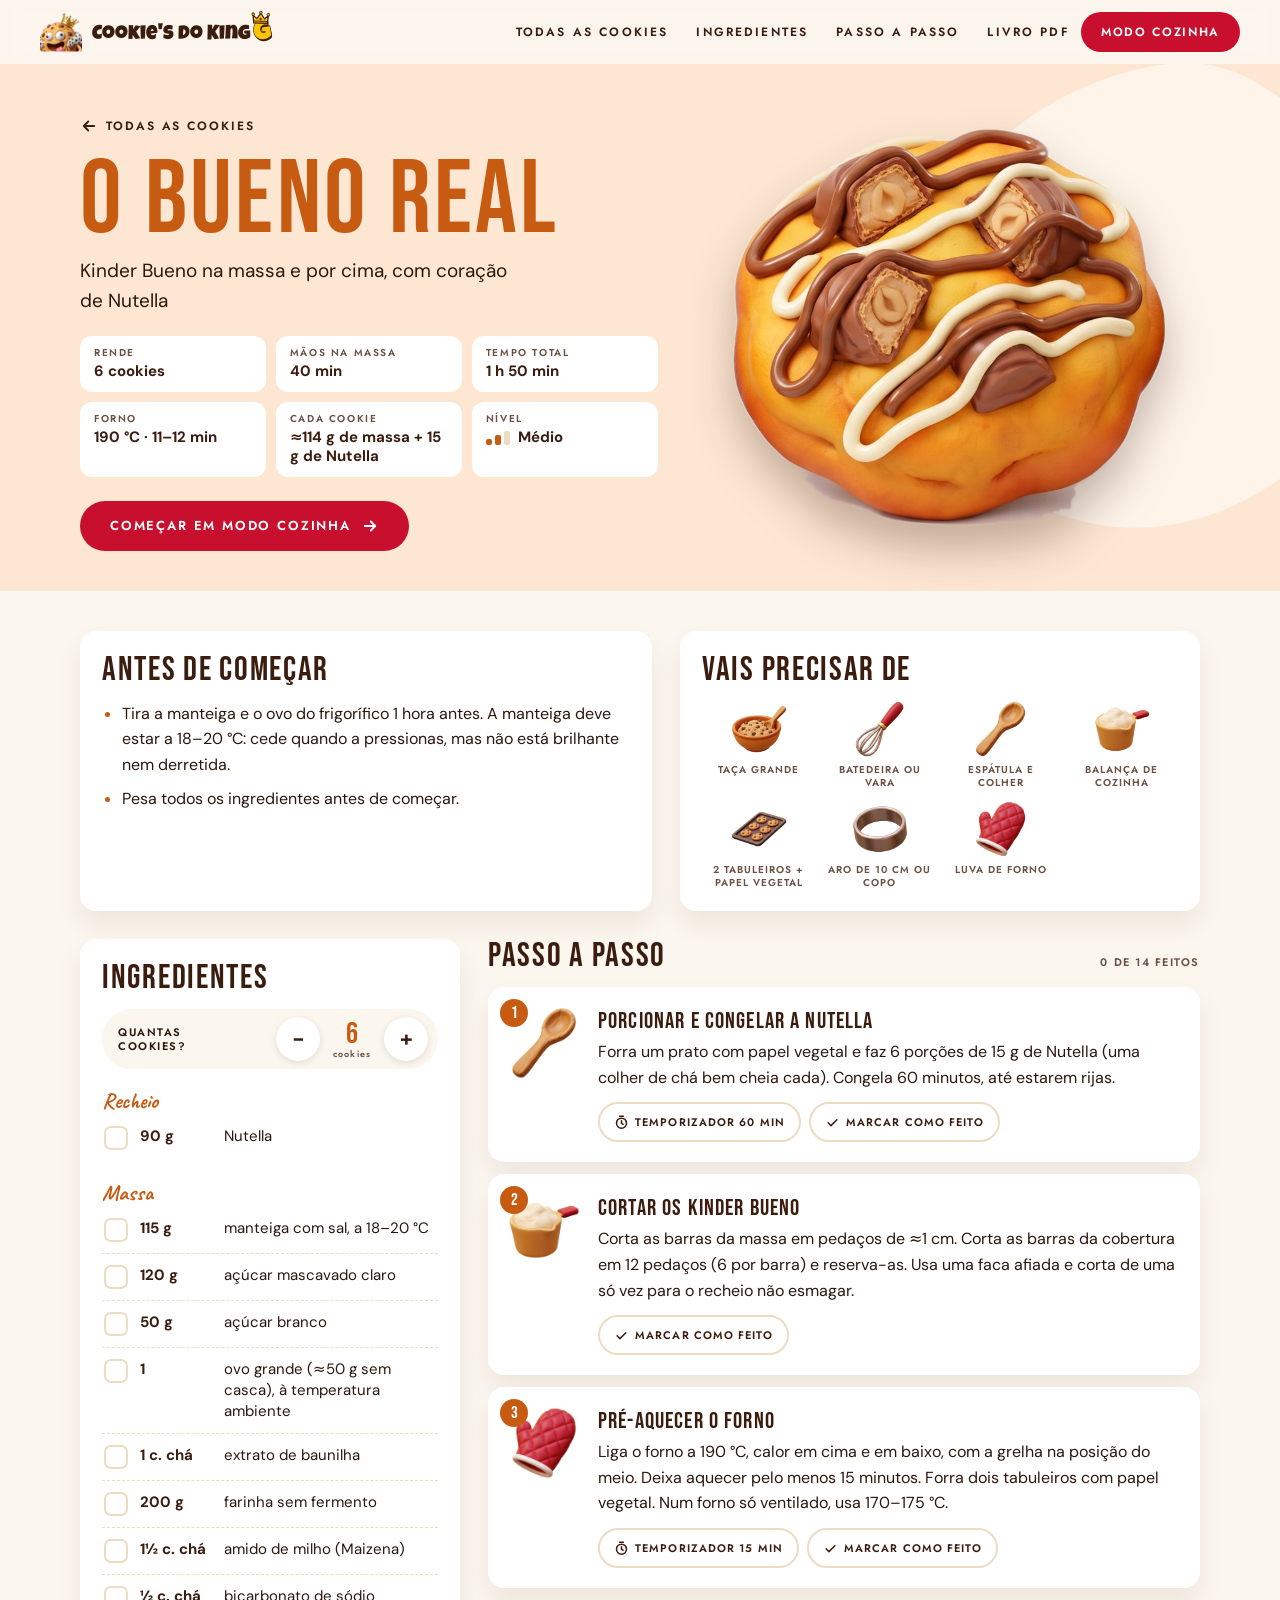
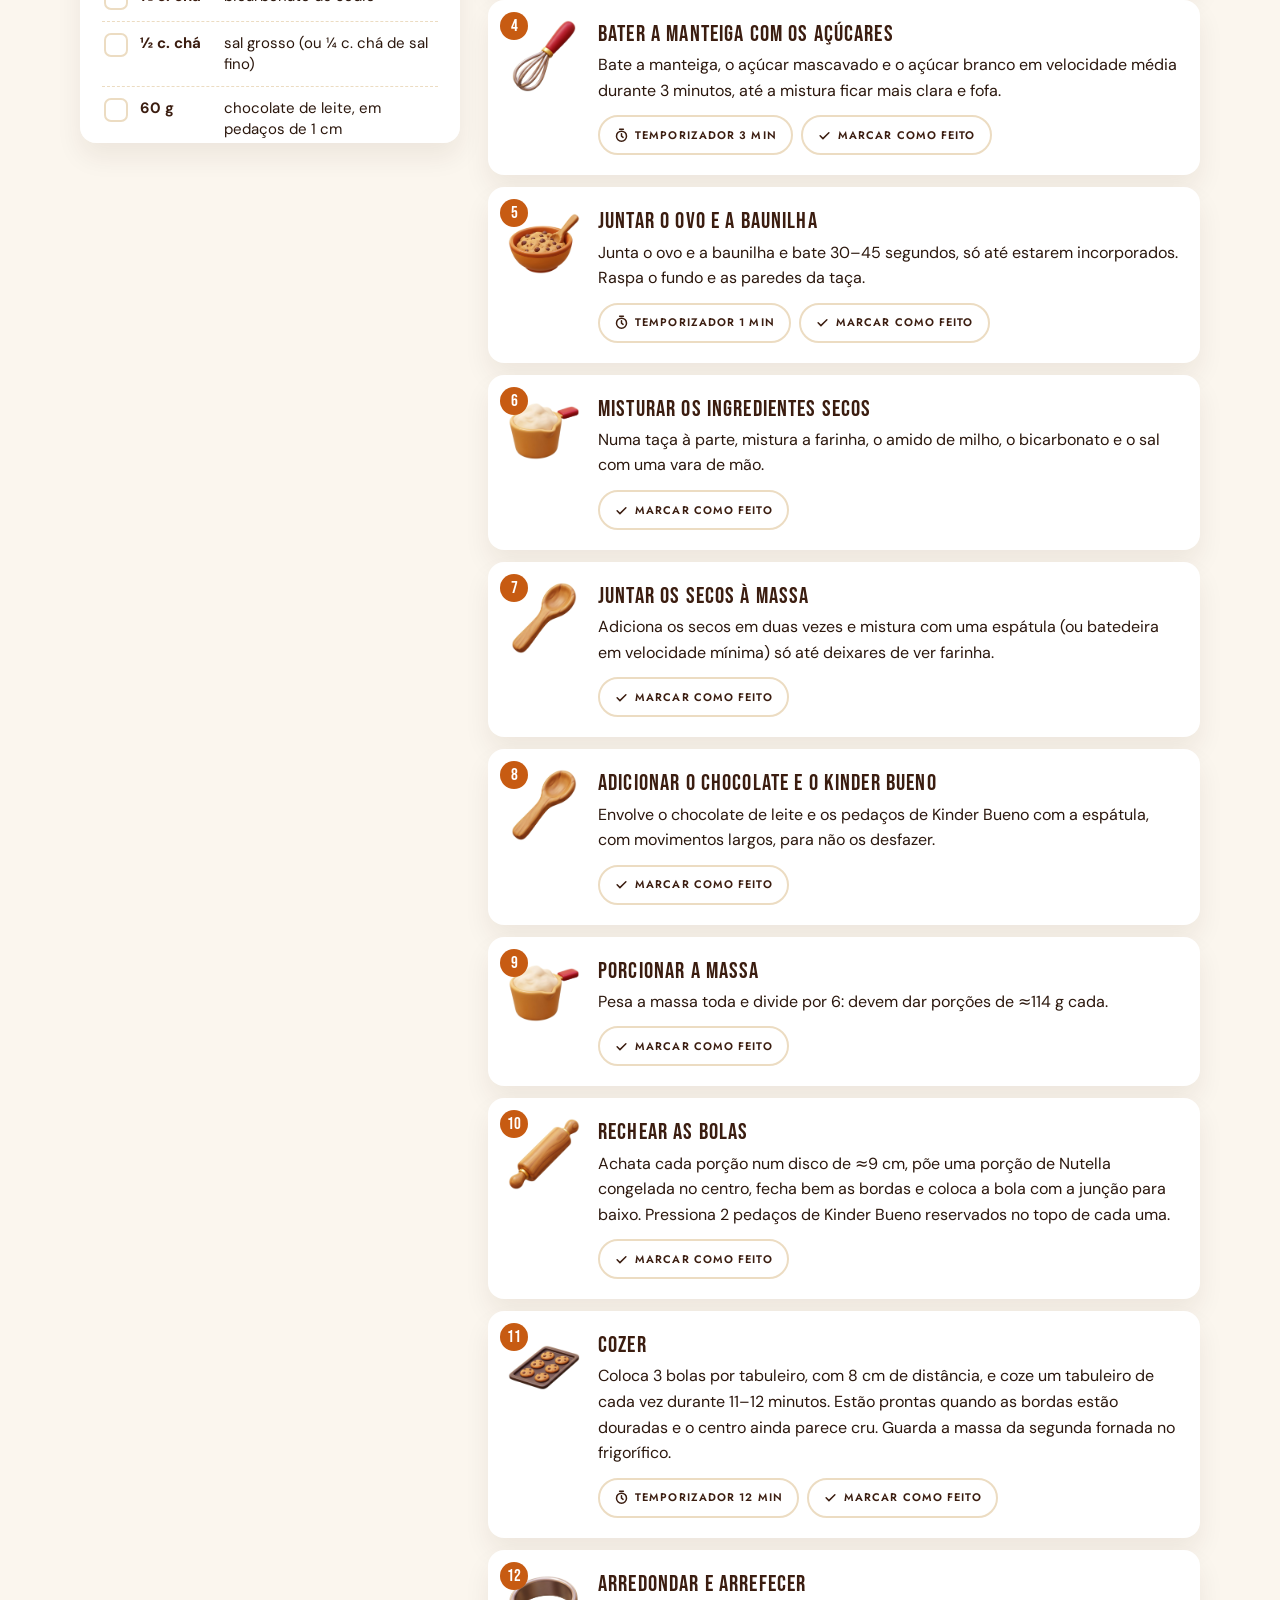
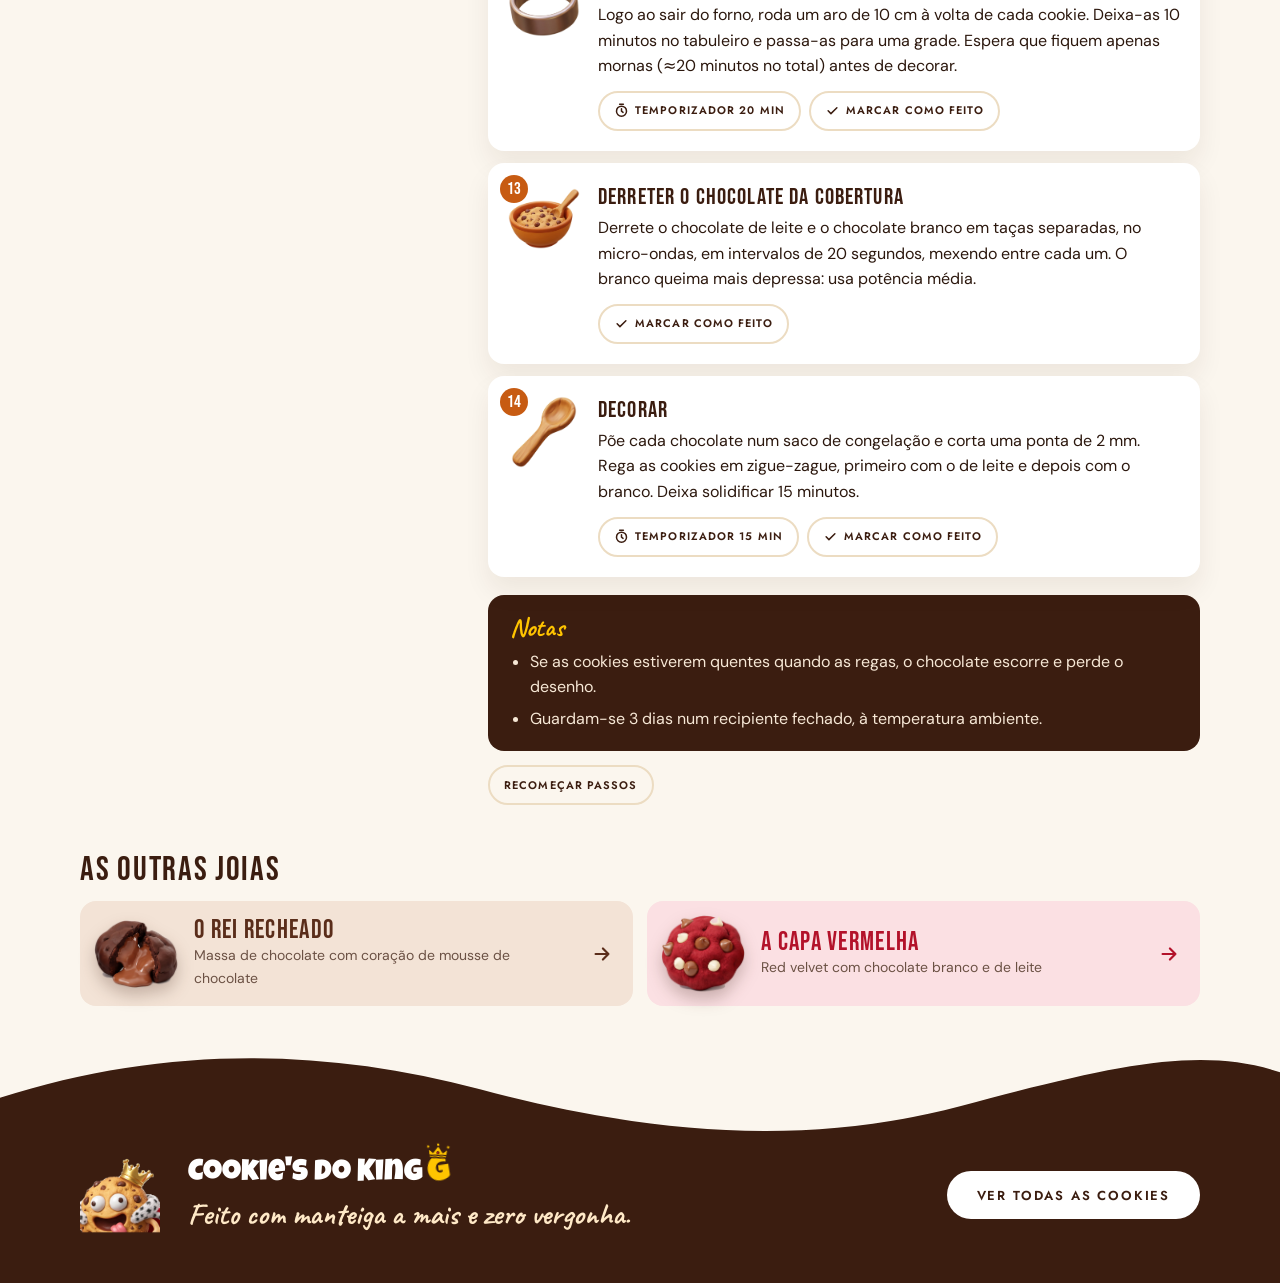
==== bueno-real.html @ 859cc42b "Página dedicada por cookie, receitas mais precisas e site para telemóvel - Uma página por receita, c" ====
<!doctype html>
<html lang="pt-PT">
<head>
  <meta charset="utf-8">
  <meta name="viewport" content="width=device-width, initial-scale=1, viewport-fit=cover">
  <title>O Bueno Real · Cookie's do King G</title>
  <meta name="description" content="Kinder Bueno na massa e por cima, com coração de Nutella. Receita para 6 cookies, passo a passo.">
  <meta property="og:title" content="O Bueno Real · Cookie's do King G">
  <meta property="og:description" content="Kinder Bueno na massa e por cima, com coração de Nutella">
  <meta property="og:image" content="assets/img/cookies/bueno.png">
  <meta name="theme-color" content="#fde7d2">
  <link rel="icon" type="image/png" href="assets/img/favicon.png">
  <link rel="apple-touch-icon" href="assets/img/king-head.png">
  <link rel="preload" href="assets/fonts/bebas-neue-latin-400-normal.woff2" as="font" type="font/woff2" crossorigin>
  <link rel="stylesheet" href="css/fontes.css">
  <link rel="stylesheet" href="css/estilo.css">
</head>
<body data-pagina="receita" data-receita="bueno" style="--cor:#c75b12;--suave:#fde7d2">

  <a class="saltar" href="#passos">Saltar para o passo a passo</a>

  <header class="nav">
    <a class="nav__marca" href="index.html" aria-label="Cookie's do King G, início">
      <img src="assets/img/king-head.png" alt="" width="44" height="44">
      <span>Cookie's do King <em class="g">G</em></span>
    </a>
    <button class="nav__menu" aria-expanded="false" aria-controls="nav-links" aria-label="Abrir menu">
      <span></span><span></span><span></span>
    </button>
    <nav class="nav__links" id="nav-links" aria-label="Principal">
      <a href="index.html#joias" data-voltar>Todas as cookies</a>
      <a href="#ingredientes">Ingredientes</a>
      <a href="#passos">Passo a passo</a>
      <a href="livro.html">Livro PDF</a>
    </nav>
    <button class="btn btn--real btn--peq nav__cozinha" data-acao="cozinhar">Modo cozinha</button>
  </header>

  <main id="receita" class="pagina-receita"></main>

  <footer class="rodape">
    <svg class="onda onda--rodape" viewBox="0 0 1440 120" preserveAspectRatio="none" aria-hidden="true"><path d="M0 70c180-60 360-60 540-10s360 70 540 20 270-70 360-40V120H0Z"/></svg>
    <div class="rodape__dentro">
      <div class="contentor rodape__grelha">
        <img src="assets/img/king-head.png" alt="" width="96" height="96">
        <div>
          <p class="rodape__marca">Cookie's do King <em class="g">G</em></p>
          <p class="script script--claro">Feito com manteiga a mais e zero vergonha.</p>
        </div>
        <a class="btn btn--claro" href="index.html#joias" data-voltar>Ver todas as cookies</a>
      </div>
    </div>
  </footer>

  <!-- barra fixa no telemóvel -->
  <div class="barra-movel">
    <a class="barra-movel__link" href="#ingredientes">Ingredientes</a>
    <a class="barra-movel__link" href="#passos">Passos</a>
    <button class="btn btn--real" data-acao="cozinhar">Modo cozinha</button>
  </div>

  <!-- modo cozinha -->
  <div class="cozinha" id="cozinha" role="dialog" aria-modal="true" aria-labelledby="cozinha-titulo" hidden>
    <div class="cozinha__topo">
      <div class="cozinha__receita">
        <img src="assets/img/cookies/bueno.png" alt="">
        <span>O Bueno Real</span>
      </div>
      <button class="cozinha__fechar" id="cozinha-fechar" aria-label="Fechar modo cozinha">
        <svg viewBox="0 0 24 24" aria-hidden="true"><path d="M6 6l12 12M18 6 6 18"/></svg>
      </button>
    </div>
    <div class="cozinha__barra"><span id="cozinha-progresso"></span></div>
    <div class="cozinha__palco" id="cozinha-palco"></div>
    <div class="cozinha__nav">
      <button class="btn btn--contorno" id="cozinha-ant">
        <svg viewBox="0 0 24 24" aria-hidden="true"><path d="M19 12H5M11 6l-6 6 6 6"/></svg> Anterior
      </button>
      <button class="btn btn--real" id="cozinha-seg">Próximo</button>
    </div>
  </div>

  <div class="doca" id="doca" aria-live="polite"></div>
  <div class="aviso" id="aviso" role="status" aria-live="polite"></div>

  <script src="js/receitas.js"></script>
  <script src="js/app.js"></script>
</body>
</html>
---- css/fontes.css ----
/* Fontes guardadas no próprio site (licenças OFL / Apache 2.0, via Fontsource) */
@font-face { font-family: "Luckiest Guy"; font-weight: 400; font-display: swap; src: url("../assets/fonts/luckiest-guy-latin-400-normal.woff2") format("woff2"); }
@font-face { font-family: "Bebas Neue"; font-weight: 400; font-display: swap; src: url("../assets/fonts/bebas-neue-latin-400-normal.woff2") format("woff2"); }
@font-face { font-family: "Caveat"; font-weight: 600 700; font-display: swap; src: url("../assets/fonts/caveat-latin-700-normal.woff2") format("woff2"); }
@font-face { font-family: "DM Sans"; font-weight: 400; font-display: swap; src: url("../assets/fonts/dm-sans-latin-400-normal.woff2") format("woff2"); }
@font-face { font-family: "DM Sans"; font-weight: 500; font-display: swap; src: url("../assets/fonts/dm-sans-latin-500-normal.woff2") format("woff2"); }
@font-face { font-family: "DM Sans"; font-weight: 700; font-display: swap; src: url("../assets/fonts/dm-sans-latin-700-normal.woff2") format("woff2"); }
@font-face { font-family: "Jost"; font-weight: 500; font-display: swap; src: url("../assets/fonts/jost-latin-500-normal.woff2") format("woff2"); }
@font-face { font-family: "Jost"; font-weight: 600; font-display: swap; src: url("../assets/fonts/jost-latin-600-normal.woff2") format("woff2"); }
---- css/estilo.css ----
/* =========================================================
   COOKIE'S DO KING G — estilo
   Baseado no design system Pa'lais, adaptado à marca:
   chocolate para o texto, vermelho da capa para as ações,
   mel e laranja só para formas. Pensado primeiro para telemóvel.
   ========================================================= */

:root {
  --creme: #fbf6ee;
  --papel: #ffffff;
  --chocolate: #3b1d10;
  --chocolate-2: #5a3221;
  --capa: #c8102e;
  --capa-escura: #a00c25;
  --mel: #ffc400;
  --laranja: #ed7328;
  --areia: #ecdcc2;
  --tinta: #2b170d;
  --tinta-suave: #6b5144;

  --f-marca: "Luckiest Guy", "Bebas Neue", system-ui, sans-serif;
  --f-titulo: "Bebas Neue", "Oswald", system-ui, sans-serif;
  --f-script: "Caveat", "Comic Sans MS", cursive;
  --f-rotulo: "Jost", "Futura", system-ui, sans-serif;
  --f-corpo: "DM Sans", "Inter", system-ui, sans-serif;

  --r-cartao: 16px;
  --r-botao: 32px;
  --sombra-cartao: -14px 10px 49px rgba(59, 29, 16, .16);
  --sombra-leve: 0 14px 27px rgba(59, 29, 16, .07);
  --max: 1200px;
  --gutter: clamp(16px, 4vw, 40px);
  --nav-h: 64px;
  --seguro-baixo: env(safe-area-inset-bottom, 0px);
}

*, *::before, *::after { box-sizing: border-box; }
html { scroll-behavior: smooth; scroll-padding-top: calc(var(--nav-h) + 16px); overflow-x: clip; -webkit-text-size-adjust: 100%; }
body {
  margin: 0;
  background: var(--creme);
  color: var(--tinta);
  font: 400 16px/1.6 var(--f-corpo);
  -webkit-font-smoothing: antialiased;
  overflow-x: clip;
  -webkit-tap-highlight-color: transparent;
}
img { max-width: 100%; display: block; }
button { font: inherit; color: inherit; cursor: pointer; }
a { color: inherit; }
:focus-visible { outline: 3px solid var(--mel); outline-offset: 3px; border-radius: 6px; }
.saltar { position: absolute; left: -9999px; }
.saltar:focus { left: 16px; top: 16px; z-index: 100; background: var(--papel); padding: 8px 16px; }
.contentor { width: 100%; max-width: var(--max); margin: 0 auto; padding: 0 var(--gutter); }

/* o "G" do King G */
.g {
  font-style: normal;
  display: inline-block;
  color: var(--mel);
  -webkit-text-stroke: .045em var(--chocolate);
  paint-order: stroke fill;
  text-shadow: .05em .06em 0 var(--chocolate);
  transform: rotate(-8deg) scale(1.18);
  transform-origin: 50% 70%;
  margin-left: .06em;
}

/* ---------- texto partilhado ---------- */
.sobrancelha {
  font: 600 12px/1.6 var(--f-rotulo);
  letter-spacing: .22em; text-transform: uppercase;
  color: var(--capa); margin: 0 0 8px;
}
.sobrancelha--claro { color: var(--mel); }
.titulo { font: 400 clamp(40px, 6vw, 64px)/.95 var(--f-titulo); letter-spacing: .04em; text-transform: uppercase; color: var(--chocolate); margin: 0; }
.titulo--claro { color: var(--papel); }
.sub-titulo { font: 400 clamp(28px, 4vw, 34px)/1 var(--f-titulo); letter-spacing: .05em; text-transform: uppercase; color: var(--chocolate); margin: 0 0 14px; }
.script { font: 700 clamp(22px, 3vw, 30px)/1.15 var(--f-script); color: var(--chocolate-2); margin: 8px 0 0; }
.script--claro { color: #ffe9c7; }

/* ---------- botões ---------- */
.btn {
  display: inline-flex; align-items: center; justify-content: center; gap: 10px;
  min-height: 48px;
  border: 2px solid transparent; border-radius: var(--r-botao);
  padding: 14px 28px;
  font: 600 13px/1 var(--f-rotulo); letter-spacing: .14em; text-transform: uppercase;
  text-decoration: none;
  transition: transform .15s ease, background .15s ease, color .15s ease;
}
.btn svg { width: 18px; height: 18px; flex: none; fill: none; stroke: currentColor; stroke-width: 2.4; stroke-linecap: round; stroke-linejoin: round; }
.btn:active { transform: scale(.96); }
.btn--real { background: var(--capa); color: var(--papel); }
.btn--real:hover { background: var(--capa-escura); }
.btn--contorno { background: transparent; border-color: var(--laranja); color: #b8501a; }
.btn--contorno:hover { background: var(--laranja); color: var(--papel); }
.btn--claro { background: var(--papel); color: var(--chocolate); }
.btn--claro:hover { background: var(--mel); }
.btn--peq { min-height: 40px; padding: 10px 18px; font-size: 12px; }
.link { background: none; border: 0; padding: 0; color: var(--capa); text-decoration: underline; font-weight: 700; }

/* ---------- navegação ---------- */
.nav {
  position: sticky; top: 0; z-index: 40;
  height: var(--nav-h);
  display: flex; align-items: center; justify-content: space-between; gap: 12px;
  padding: 0 var(--gutter);
  background: rgba(251, 246, 238, .9);
  backdrop-filter: blur(10px); -webkit-backdrop-filter: blur(10px);
}
.nav__marca { display: flex; align-items: center; gap: 10px; text-decoration: none; color: var(--chocolate); margin-right: auto; }
.nav__marca img { width: 42px; height: 42px; transition: transform .3s; }
.nav__marca:hover img { transform: rotate(-12deg) scale(1.1); }
.nav__marca span { font: 400 20px/1 var(--f-marca); padding-top: 4px; white-space: nowrap; }
.nav__marca .g { font-size: 1.15em; }
.nav__links { display: flex; gap: 28px; }
.nav__links a {
  font: 600 12px/1 var(--f-rotulo); letter-spacing: .18em; text-transform: uppercase;
  color: var(--chocolate); text-decoration: none; padding: 8px 0;
  background: linear-gradient(var(--mel), var(--mel)) no-repeat 0 100% / 0 3px;
  transition: background-size .25s;
}
.nav__links a:hover { background-size: 100% 3px; }
.nav__menu { display: none; }

@media (max-width: 899px) {
  .nav__menu {
    display: grid; place-content: center; gap: 5px;
    width: 46px; height: 46px; border-radius: 50%;
    background: var(--papel); border: 0; box-shadow: var(--sombra-leve);
    order: 3;
  }
  .nav__menu span { display: block; width: 20px; height: 2.5px; border-radius: 2px; background: var(--chocolate); transition: transform .25s, opacity .25s; }
  .nav__menu[aria-expanded="true"] span:nth-child(1) { transform: translateY(7.5px) rotate(45deg); }
  .nav__menu[aria-expanded="true"] span:nth-child(2) { opacity: 0; }
  .nav__menu[aria-expanded="true"] span:nth-child(3) { transform: translateY(-7.5px) rotate(-45deg); }
  .nav__links {
    position: fixed; left: 12px; right: 12px; top: calc(var(--nav-h) + 4px);
    flex-direction: column; gap: 0;
    background: var(--papel); border-radius: 20px; padding: 8px;
    box-shadow: 0 20px 40px rgba(59, 29, 16, .18);
    transform: translateY(-12px); opacity: 0; pointer-events: none;
    transition: opacity .2s, transform .2s;
  }
  .nav__links.aberto { transform: none; opacity: 1; pointer-events: auto; }
  .nav__links a { padding: 16px 14px; font-size: 13px; background: none; border-radius: 12px; }
  .nav__links a:active { background: var(--creme); }
  .nav__cozinha { display: none; }
}
@media (max-width: 380px) { .nav__marca span { font-size: 17px; } .nav__marca img { width: 36px; height: 36px; } }

/* ---------- transições de página ---------- */
.chuva { position: fixed; z-index: 90; pointer-events: none; animation: cai linear forwards; will-change: transform; }
@keyframes cai { to { transform: translateY(calc(100vh + 260px)) rotate(var(--rot)); } }
body.a-sair main, body.a-sair .rodape { opacity: 0; transform: translateY(12px) scale(.99); transition: opacity .45s ease .3s, transform .45s ease .3s; }
body.a-chegar main { animation: chega .55s ease both; }
@keyframes chega { from { opacity: 0; transform: translateY(16px); } }

/* =========================================================
   INÍCIO
   ========================================================= */
.hero {
  position: relative;
  display: grid; gap: 8px;
  max-width: var(--max); margin: 0 auto;
  padding: 20px var(--gutter) 40px;
  align-items: center;
}
@media (min-width: 900px) { .hero { grid-template-columns: 1.05fr 1fr; gap: 24px; padding-top: 48px; padding-bottom: 72px; } }
.hero__blob { position: absolute; width: min(620px, 92vw); right: -6%; top: 0; fill: var(--mel); z-index: 0; }
.hero__blob--2 { width: min(320px, 50vw); right: auto; left: -120px; top: auto; bottom: -60px; fill: var(--areia); opacity: .8; }
@media (max-width: 899px) { .hero__blob { top: auto; bottom: 10px; right: -25%; width: 105vw; } }
.hero__texto { position: relative; z-index: 1; }
.hero__titulo {
  margin: 10px 0 0;
  font: 400 clamp(58px, 10vw, 124px)/.98 var(--f-marca);
  color: var(--chocolate); text-transform: uppercase;
  display: flex; flex-direction: column;
}
.hero__titulo .rei-linha { color: var(--capa); text-shadow: 4px 5px 0 rgba(255, 196, 0, .9); }
.hero__titulo .g { text-shadow: .05em .06em 0 var(--chocolate); }
.hero__do { font: 700 clamp(34px, 5vw, 56px)/.8 var(--f-script); text-transform: none; color: var(--laranja); margin: -6px 0 -4px 6px; transform: rotate(-4deg); width: fit-content; }
.hero__lema { margin-top: 18px; }
.hero__intro { max-width: 44ch; color: var(--tinta-suave); margin: 14px 0 24px; font-size: 17px; }
.hero__botoes { display: flex; flex-wrap: wrap; gap: 12px; }
@media (max-width: 480px) { .hero__botoes .btn { flex: 1 1 100%; } }

.hero__rei { position: relative; z-index: 1; display: grid; place-items: center; min-height: 280px; }
.rei { background: none; border: 0; padding: 0; position: relative; width: min(560px, 100%); }
.rei img { width: 100%; height: auto; filter: drop-shadow(0 28px 22px rgba(59, 29, 16, .25)); animation: galopa 3.2s ease-in-out infinite; transform-origin: 50% 80%; }
.rei:hover img { animation-duration: 1.2s; }
@keyframes galopa { 0%, 100% { transform: translateY(0) rotate(-2deg); } 50% { transform: translateY(-18px) rotate(2deg); } }
.rei__balao {
  position: absolute; top: 2%; left: 0; z-index: 2;
  background: var(--papel); color: var(--chocolate);
  font: 700 21px/1.1 var(--f-script);
  padding: 10px 18px; border-radius: 22px; box-shadow: var(--sombra-leve);
  transform: rotate(-6deg); max-width: 210px; text-align: left;
}
.rei__balao::after { content: ""; position: absolute; bottom: -10px; right: 28px; border: 10px solid transparent; border-top-color: var(--papel); border-bottom: 0; }
.flutua { position: absolute; width: clamp(58px, 9vw, 104px); filter: drop-shadow(0 10px 10px rgba(59, 29, 16, .18)); animation: boia 5s ease-in-out infinite; pointer-events: none; }
.flutua--a { left: -2%; bottom: 8%; }
.flutua--b { right: 0; top: 2%; animation-delay: -1.5s; }
.flutua--c { right: 4%; bottom: 0; animation-delay: -3s; }
@keyframes boia { 0%, 100% { translate: 0 0; rotate: -6deg; } 50% { translate: 0 -14px; rotate: 6deg; } }

/* ondas */
.onda { display: block; width: 100%; height: clamp(44px, 8vw, 110px); }
.onda--cima, .onda--baixo { fill: var(--laranja); }
.onda--cima { margin-bottom: -1px; }
.onda--baixo { margin-top: -1px; }

/* cartões das cookies */
.joias { margin-top: 16px; }
.joias__fundo { background: var(--laranja); padding: 16px 0 48px; }
.joias__lema { margin-bottom: 24px; }
.cartoes { display: grid; gap: 92px 28px; padding-top: 88px; }
@media (min-width: 760px) { .cartoes { grid-template-columns: repeat(3, 1fr); } }
.cartao {
  position: relative; display: flex; flex-direction: column;
  background: var(--papel); border-radius: var(--r-cartao); box-shadow: var(--sombra-cartao);
  padding: 120px 22px 22px; text-decoration: none; color: var(--tinta);
  transition: transform .25s ease;
}
.cartao:hover { transform: translateY(-6px) rotate(-.6deg); }
.cartao:active { transform: scale(.98); }
.cartao__foto {
  position: absolute; left: 50%; top: -84px; width: 200px; translate: -50% 0;
  filter: drop-shadow(0 18px 16px rgba(59, 29, 16, .28));
  transition: transform .4s cubic-bezier(.34, 1.56, .64, 1);
}
.cartao:hover .cartao__foto { transform: rotate(14deg) scale(1.08); }
.cartao__nome { font: 400 34px/1 var(--f-titulo); letter-spacing: .04em; text-transform: uppercase; margin: 10px 0 6px; color: var(--cor); }
.cartao__sub { margin: 0 0 12px; color: var(--tinta-suave); }
.cartao__piada { font: 700 21px/1.15 var(--f-script); color: var(--chocolate-2); margin: 0 0 18px; flex: 1; }
.cartao__btn { align-self: stretch; }
@media (min-width: 760px) { .cartao__btn { align-self: flex-start; } }

.etiquetas { display: flex; flex-wrap: wrap; gap: 8px; }
.etiqueta {
  display: inline-flex; align-items: center; gap: 6px;
  border-radius: 16px; padding: 7px 12px;
  font: 600 11px/1 var(--f-rotulo); letter-spacing: .12em; text-transform: uppercase;
  background: var(--creme); color: var(--chocolate);
}

/* indicador de nível (substitui as coroas) */
.nivel { display: inline-flex; align-items: center; gap: 8px; }
.nivel__barras { display: inline-flex; align-items: flex-end; gap: 3px; height: 14px; }
.nivel__barras i { display: block; width: 6px; border-radius: 2px; background: var(--areia); }
.nivel__barras i:nth-child(1) { height: 6px; }
.nivel__barras i:nth-child(2) { height: 10px; }
.nivel__barras i:nth-child(3) { height: 14px; }
.nivel__barras i.on { background: var(--cor, var(--capa)); }

/* regras */
.regras { background: var(--papel); padding: 64px 0; margin-top: 32px; }
.regras__lema { margin-bottom: 32px; }
.regras__grelha { display: grid; gap: 18px; }
@media (min-width: 640px) { .regras__grelha { grid-template-columns: repeat(2, 1fr); } }
@media (min-width: 1000px) { .regras__grelha { grid-template-columns: repeat(4, 1fr); } }
.regra { background: var(--creme); border-radius: var(--r-cartao); padding: 22px; position: relative; }
.regra img { width: 84px; height: 84px; object-fit: contain; margin: -6px 0 8px; transition: transform .4s cubic-bezier(.34, 1.56, .64, 1); }
.regra:hover img { transform: rotate(-14deg) scale(1.12); }
.regra h3 { font: 400 26px/1 var(--f-titulo); letter-spacing: .05em; text-transform: uppercase; margin: 0 0 8px; color: var(--chocolate); }
.regra p { margin: 0; color: var(--tinta-suave); }
.regra__n { position: absolute; top: 14px; right: 18px; font: 400 48px/1 var(--f-marca); color: var(--mel); }

/* compras */
.compras { padding-block: 64px; }
.compras__cabeca { display: flex; justify-content: space-between; align-items: flex-end; gap: 16px; }
.compras__intro { color: var(--tinta-suave); max-width: 52ch; margin: 12px 0 0; }
.compras__icone { width: 120px; flex: none; transform: rotate(10deg); }
@media (max-width: 560px) { .compras__icone { width: 72px; } }
.compras__escolha { display: flex; flex-wrap: wrap; gap: 10px; margin: 24px 0 18px; }
.chip { display: inline-flex; align-items: center; gap: 8px; min-height: 46px; border: 2px solid var(--areia); background: var(--papel); border-radius: 30px; padding: 6px 16px 6px 6px; font: 600 12px/1 var(--f-rotulo); letter-spacing: .1em; text-transform: uppercase; color: var(--chocolate); }
.chip img { width: 32px; height: 32px; object-fit: contain; }
.chip[aria-pressed="true"] { border-color: var(--chocolate); background: var(--chocolate); color: var(--papel); }
.compras__lista { list-style: none; margin: 0; padding: 8px 20px; background: var(--papel); border-radius: var(--r-cartao); box-shadow: var(--sombra-leve); }
@media (min-width: 760px) { .compras__lista { columns: 2; column-gap: 40px; } }
.compras__lista li { break-inside: avoid; border-bottom: 1px dashed var(--areia); }
.compras__lista li:last-child { border-bottom: 0; }
.compras__lista .check__q { min-width: 84px; }
.compras__vazio { padding: 24px 0; color: var(--tinta-suave); font: 700 24px var(--f-script); }
.compras__acoes { display: flex; gap: 12px; flex-wrap: wrap; margin-top: 18px; }
@media (max-width: 480px) { .compras__acoes .btn { flex: 1; } }

/* checkboxes partilhadas */
.check { display: flex; align-items: flex-start; gap: 12px; padding: 11px 2px; cursor: pointer; }
.check input { position: absolute; opacity: 0; pointer-events: none; }
.check__caixa { flex: none; width: 24px; height: 24px; margin-top: 0; border: 2px solid var(--areia); border-radius: 7px; display: grid; place-items: center; transition: background .15s, border-color .15s; }
.check__caixa svg { width: 15px; height: 15px; fill: none; stroke: var(--papel); stroke-width: 3; stroke-linecap: round; stroke-linejoin: round; opacity: 0; }
.check input:checked + .check__caixa { background: var(--cor, var(--capa)); border-color: var(--cor, var(--capa)); }
.check input:checked + .check__caixa svg { opacity: 1; }
.check input:focus-visible + .check__caixa { outline: 3px solid var(--mel); outline-offset: 2px; }
.check__q { font-weight: 700; min-width: 72px; color: var(--chocolate); font-variant-numeric: tabular-nums; }
.check__txt { flex: 1; }
.check input:checked ~ .check__txt, .check input:checked ~ .check__q { text-decoration: line-through; opacity: .45; }

/* rodapé */
.rodape { color: var(--papel); }
.onda--rodape { fill: var(--chocolate); margin-bottom: -1px; }
.rodape__dentro { background: var(--chocolate); padding: 16px 0 calc(48px + var(--seguro-baixo)); }
.rodape__grelha { display: flex; flex-wrap: wrap; align-items: center; gap: 18px 28px; }
.rodape__grelha > div { flex: 1; min-width: 200px; }
.rodape__marca { font: 400 30px/1 var(--f-marca); margin: 0; }
.rodape__grelha img { width: 80px; height: 80px; }

/* =========================================================
   PÁGINA DA RECEITA
   ========================================================= */
.pagina-receita { padding-bottom: 32px; }
.rc-hero { position: relative; background: var(--suave); padding: 16px 0 40px; overflow: hidden; }
.rc-hero__blob { position: absolute; width: min(560px, 110vw); right: -12%; top: -8%; fill: var(--papel); opacity: .55; }
.rc-hero__grelha { position: relative; display: grid; gap: 16px; align-items: center; }
@media (min-width: 900px) { .rc-hero__grelha { grid-template-columns: 1.15fr 1fr; gap: 40px; padding-top: 24px; } }
.voltar { display: inline-flex; align-items: center; gap: 8px; min-height: 44px; font: 600 12px/1 var(--f-rotulo); letter-spacing: .16em; text-transform: uppercase; color: var(--chocolate); text-decoration: none; }
.voltar svg { width: 18px; height: 18px; fill: none; stroke: currentColor; stroke-width: 2.4; stroke-linecap: round; stroke-linejoin: round; }
.voltar:hover { color: var(--cor); }
.rc-hero__nome { font: 400 clamp(54px, 9vw, 104px)/.9 var(--f-titulo); letter-spacing: .03em; text-transform: uppercase; color: var(--cor); margin: 6px 0 8px; }
.rc-hero__sub { font-size: 19px; margin: 0 0 20px; max-width: 34ch; }
.rc-hero__foto { background: none; border: 0; padding: 0; justify-self: center; order: -1; width: min(300px, 70vw); }
@media (min-width: 900px) { .rc-hero__foto { order: 0; width: min(440px, 100%); } }
.rc-hero__foto img { width: 100%; filter: drop-shadow(0 24px 22px rgba(59, 29, 16, .3)); animation: entra-cookie .8s cubic-bezier(.34, 1.56, .64, 1) both; transition: transform .5s cubic-bezier(.34, 1.56, .64, 1); }
.rc-hero__foto:hover img { transform: rotate(-10deg) scale(1.04); }
@keyframes entra-cookie { from { transform: translateY(-60px) rotate(-30deg) scale(.7); opacity: 0; } }

.factos { display: grid; grid-template-columns: repeat(2, 1fr); gap: 10px; margin: 0 0 24px; }
@media (min-width: 560px) { .factos { grid-template-columns: repeat(3, 1fr); } }
.factos div { background: var(--papel); border-radius: 12px; padding: 10px 14px; }
.factos dt { font: 600 10px/1.4 var(--f-rotulo); letter-spacing: .16em; text-transform: uppercase; color: var(--tinta-suave); }
.factos dd { margin: 2px 0 0; font-weight: 700; color: var(--chocolate); font-size: 15px; line-height: 1.3; }
@media (max-width: 559px) { .rc-hero .btn { width: 100%; } }

/* antes de começar */
.antes { display: grid; gap: 20px; margin-top: 40px; }
@media (min-width: 900px) { .antes { grid-template-columns: 1.1fr 1fr; gap: 28px; } }
.antes__bloco { background: var(--papel); border-radius: var(--r-cartao); padding: 22px; box-shadow: var(--sombra-leve); }
.antes__lista { margin: 0; padding-left: 20px; display: grid; gap: 8px; }
.antes__lista li::marker { color: var(--cor); }
.equip { list-style: none; margin: 0; padding: 0; display: grid; grid-template-columns: repeat(auto-fill, minmax(92px, 1fr)); gap: 12px 8px; }
.equip li { text-align: center; font: 600 10px/1.3 var(--f-rotulo); letter-spacing: .1em; text-transform: uppercase; color: var(--tinta-suave); }
.equip img { width: 56px; height: 56px; object-fit: contain; margin: 0 auto 6px; }

/* corpo */
.rc-corpo { display: grid; gap: 28px; margin-top: 28px; }
@media (min-width: 960px) { .rc-corpo { grid-template-columns: 380px 1fr; align-items: start; } }
.ingredientes { background: var(--papel); border-radius: var(--r-cartao); padding: 22px; box-shadow: var(--sombra-leve); }
@media (min-width: 960px) { .ingredientes { position: sticky; top: calc(var(--nav-h) + 16px); max-height: calc(100vh - var(--nav-h) - 32px); overflow-y: auto; } }
.dose { display: flex; align-items: center; justify-content: space-between; gap: 12px; margin: 0 0 8px; padding: 8px 10px 8px 16px; background: var(--creme); border-radius: 40px; }
.dose__texto { font: 600 11px/1.3 var(--f-rotulo); letter-spacing: .14em; text-transform: uppercase; }
.dose__ctrl { display: flex; align-items: center; gap: 4px; }
.dose__ctrl button { width: 44px; height: 44px; border-radius: 50%; border: 0; background: var(--papel); font: 700 22px/1 var(--f-corpo); color: var(--chocolate); box-shadow: 0 2px 6px rgba(59, 29, 16, .12); }
.dose__ctrl button:hover { background: var(--mel); }
.dose__num { min-width: 56px; text-align: center; font: 400 30px/1 var(--f-titulo); color: var(--cor); }
.dose__num small { display: block; font: 600 9px/1 var(--f-rotulo); letter-spacing: .14em; color: var(--tinta-suave); }
.dose__nota { font-size: 13px; color: var(--tinta-suave); margin: 4px 0 0; }
.grupo__titulo { font: 700 22px/1.1 var(--f-script); color: var(--cor); margin: 20px 0 2px; }
.lista-ing { list-style: none; margin: 0 0 4px; padding: 0; }
.lista-ing li + li { border-top: 1px dashed var(--areia); }
.lista-ing .check { font-size: 15px; line-height: 1.4; }

.mini {
  display: inline-flex; align-items: center; gap: 6px; min-height: 40px;
  border: 2px solid var(--areia); background: transparent; border-radius: 22px;
  padding: 8px 14px; font: 600 11px/1 var(--f-rotulo); letter-spacing: .1em; text-transform: uppercase; color: var(--chocolate);
}
.mini:hover { border-color: var(--laranja); }
.mini svg { width: 15px; height: 15px; fill: none; stroke: currentColor; stroke-width: 2.4; stroke-linecap: round; stroke-linejoin: round; }
.ingredientes > .mini { margin-top: 14px; }
.mini--feito[aria-pressed="true"] { background: var(--cor); border-color: var(--cor); color: var(--papel); }

/* passos */
.passos__cabeca { display: flex; justify-content: space-between; align-items: baseline; gap: 12px; flex-wrap: wrap; }
.passos__conta { font: 600 11px/1 var(--f-rotulo); letter-spacing: .14em; text-transform: uppercase; color: var(--tinta-suave); }
.lista-passos { list-style: none; margin: 0; padding: 0; display: grid; gap: 12px; }
.passo {
  display: grid; grid-template-columns: 56px 1fr; gap: 14px;
  background: var(--papel); border-radius: var(--r-cartao); padding: 18px 16px;
  box-shadow: var(--sombra-leve); transition: opacity .2s;
}
@media (min-width: 600px) { .passo { grid-template-columns: 72px 1fr; gap: 18px; padding: 20px; } }
.passo.feito { opacity: .55; }
.passo.feito h3 { text-decoration: line-through; text-decoration-thickness: 2px; }
.passo__icone { position: relative; width: 56px; height: 56px; }
@media (min-width: 600px) { .passo__icone { width: 72px; height: 72px; } }
.passo__icone img { width: 100%; height: 100%; object-fit: contain; }
.passo__num { position: absolute; top: -8px; left: -8px; width: 28px; height: 28px; border-radius: 50%; background: var(--cor); color: var(--papel); font: 400 17px/28px var(--f-titulo); text-align: center; }
.passo h3 { font: 400 23px/1.05 var(--f-titulo); letter-spacing: .05em; text-transform: uppercase; margin: 2px 0 6px; color: var(--chocolate); }
.passo p { margin: 0; }
.passo__acoes { display: flex; gap: 8px; flex-wrap: wrap; margin-top: 12px; }
.dicas { margin: 18px 0 14px; background: var(--chocolate); color: #f7e8d6; border-radius: var(--r-cartao); padding: 20px 22px; }
.dicas h3 { font: 700 26px/1 var(--f-script); color: var(--mel); margin: 0 0 8px; }
.dicas ul { margin: 0; padding-left: 20px; display: grid; gap: 6px; }

/* outras receitas */
.outras { margin-top: 48px; }
.outras__grelha { display: grid; gap: 14px; }
@media (min-width: 700px) { .outras__grelha { grid-template-columns: 1fr 1fr; } }
.outra { display: flex; align-items: center; gap: 16px; background: var(--suave); border-radius: var(--r-cartao); padding: 14px 20px 14px 14px; text-decoration: none; color: var(--chocolate); transition: transform .2s; }
.outra:hover { transform: translateY(-3px); }
.outra img { width: 84px; flex: none; filter: drop-shadow(0 8px 8px rgba(59, 29, 16, .25)); transition: transform .4s cubic-bezier(.34, 1.56, .64, 1); }
.outra:hover img { transform: rotate(16deg); }
.outra span { flex: 1; display: flex; flex-direction: column; }
.outra strong { font: 400 26px/1 var(--f-titulo); letter-spacing: .05em; text-transform: uppercase; color: var(--cor); }
.outra small { color: var(--tinta-suave); font-size: 14px; }
.outra > svg { width: 22px; height: 22px; flex: none; fill: none; stroke: var(--cor); stroke-width: 2.4; stroke-linecap: round; stroke-linejoin: round; }

/* barra fixa no telemóvel */
.barra-movel { display: none; }
@media (max-width: 899px) {
  .barra-movel {
    position: fixed; z-index: 35; left: 10px; right: 10px; bottom: calc(10px + var(--seguro-baixo));
    display: flex; align-items: center; gap: 6px;
    background: var(--chocolate); border-radius: 40px; padding: 6px;
    box-shadow: 0 14px 30px rgba(59, 29, 16, .35);
  }
  .barra-movel__link { flex: 1; text-align: center; color: var(--papel); text-decoration: none; font: 600 11px/1 var(--f-rotulo); letter-spacing: .12em; text-transform: uppercase; padding: 14px 4px; border-radius: 30px; }
  .barra-movel__link:active { background: rgba(255, 255, 255, .12); }
  .barra-movel .btn { min-height: 44px; padding: 10px 16px; font-size: 11px; }
  body[data-pagina="receita"] .rodape__dentro { padding-bottom: calc(110px + var(--seguro-baixo)); }
  body.com-doca .barra-movel { bottom: calc(10px + var(--seguro-baixo)); }
}
body.em-cozinha .barra-movel { display: none; }

/* ---------- modo cozinha ---------- */
.cozinha {
  position: fixed; inset: 0; z-index: 60; background: var(--creme);
  display: flex; flex-direction: column;
  padding: 12px var(--gutter) calc(16px + var(--seguro-baixo));
}
.cozinha[hidden] { display: none; }
body.em-cozinha { overflow: hidden; }
.cozinha__topo { display: flex; justify-content: space-between; gap: 12px; align-items: center; }
.cozinha__receita { display: flex; align-items: center; gap: 10px; font: 400 22px/1 var(--f-titulo); letter-spacing: .05em; text-transform: uppercase; color: var(--cor); }
.cozinha__receita img { width: 44px; }
.cozinha__fechar { width: 48px; height: 48px; border-radius: 50%; border: 2px solid var(--chocolate); background: transparent; flex: none; display: grid; place-items: center; }
.cozinha__fechar svg { width: 22px; height: 22px; stroke: var(--chocolate); stroke-width: 2.6; stroke-linecap: round; fill: none; }
.cozinha__barra { height: 8px; background: var(--areia); border-radius: 8px; margin: 12px 0; overflow: hidden; }
.cozinha__barra span { display: block; height: 100%; background: var(--cor); border-radius: 8px; transition: width .4s ease; }
.cozinha__palco { flex: 1; display: flex; flex-direction: column; align-items: center; justify-content: center; text-align: center; max-width: 760px; width: 100%; margin: 0 auto; overflow-y: auto; padding: 8px 0; }
.cozinha__icone { width: clamp(90px, 18vh, 170px); height: clamp(90px, 18vh, 170px); object-fit: contain; margin-bottom: 10px; animation: pula .6s cubic-bezier(.34, 1.56, .64, 1); filter: drop-shadow(0 14px 12px rgba(59, 29, 16, .2)); }
@keyframes pula { from { transform: scale(.4) rotate(-30deg); opacity: 0; } }
.cozinha__titulo { font: 400 clamp(38px, 8vw, 80px)/.95 var(--f-titulo); letter-spacing: .04em; text-transform: uppercase; color: var(--cor); margin: 4px 0 14px; }
.cozinha__texto { font-size: clamp(18px, 2.4vw, 23px); line-height: 1.5; margin: 0; }
.cozinha__temporizador { margin-top: 24px; }
.cozinha__nav { display: flex; justify-content: space-between; gap: 12px; max-width: 760px; width: 100%; margin: 12px auto 0; }
.cozinha__nav .btn { flex: 1; max-width: 240px; min-height: 56px; }
.cozinha__fim img { width: min(340px, 70vw); margin: 0 auto 8px; animation: galopa 1.4s ease-in-out infinite; }
.relogio { display: inline-flex; align-items: center; gap: 14px; background: var(--papel); border-radius: 60px; padding: 8px 10px 8px 22px; box-shadow: var(--sombra-leve); }
.relogio__tempo { font: 400 42px/1 var(--f-titulo); letter-spacing: .06em; color: var(--chocolate); font-variant-numeric: tabular-nums; min-width: 4ch; }

/* doca de temporizadores */
.doca { position: fixed; z-index: 70; left: 50%; bottom: calc(16px + var(--seguro-baixo)); translate: -50% 0; display: flex; flex-direction: column; gap: 8px; align-items: center; pointer-events: none; width: max-content; max-width: calc(100vw - 20px); }
@media (max-width: 899px) { .doca { bottom: calc(80px + var(--seguro-baixo)); } body.em-cozinha .doca { bottom: calc(90px + var(--seguro-baixo)); } }
.tempo-ativo { pointer-events: auto; display: flex; align-items: center; gap: 10px; background: var(--chocolate); color: var(--papel); border-radius: 40px; padding: 6px 6px 6px 18px; box-shadow: 0 12px 30px rgba(59, 29, 16, .35); }
.tempo-ativo__nome { font: 600 10px/1.2 var(--f-rotulo); letter-spacing: .12em; text-transform: uppercase; opacity: .8; max-width: 16ch; }
.tempo-ativo__t { font: 400 26px/1 var(--f-titulo); letter-spacing: .06em; font-variant-numeric: tabular-nums; }
.tempo-ativo button { border: 0; border-radius: 30px; background: rgba(255, 255, 255, .14); color: var(--papel); padding: 10px 12px; min-height: 40px; font: 600 10px/1 var(--f-rotulo); letter-spacing: .1em; text-transform: uppercase; }
.tempo-ativo.toca { background: var(--capa); animation: abana .5s ease-in-out infinite; }
@keyframes abana { 25% { rotate: -2deg; } 75% { rotate: 2deg; } }

.aviso { position: fixed; z-index: 80; top: calc(var(--nav-h) + 10px); left: 50%; translate: -50% -20px; opacity: 0; background: var(--chocolate); color: var(--papel); padding: 12px 22px; border-radius: 30px; font-weight: 500; transition: opacity .25s, translate .25s; pointer-events: none; max-width: calc(100vw - 32px); text-align: center; }
.aviso.ver { opacity: 1; translate: -50% 0; }

@media (prefers-reduced-motion: reduce) {
  *, *::before, *::after { animation-duration: .01ms !important; animation-iteration-count: 1 !important; transition-duration: .01ms !important; }
  html { scroll-behavior: auto; }
}

/* telemóvel: a mancha amarela fica só atrás do Rei */
@media (max-width: 899px) {
  .hero__blob:not(.hero__blob--2) { display: none; }
  .hero__rei::before {
    content: ""; position: absolute; z-index: -1; inset: 8% -6% 2% 4%;
    background: var(--mel);
    border-radius: 46% 54% 42% 58% / 55% 45% 55% 45%;
  }
  .hero__rei { margin-top: 12px; }
}

/* coroa por cima do G */
.g { position: relative; }
.g::before {
  content: ""; position: absolute; left: 50%; top: -.36em;
  width: .7em; height: .5em; translate: -46% 0; rotate: 10deg;
  background: url("data:image/svg+xml,%3Csvg xmlns='http://www.w3.org/2000/svg' viewBox='0 0 64 46'%3E%3Cpath d='M9 40 6 15l13 11L32 8l13 18 13-11-3 25Z' fill='%23ffc400' stroke='%233b1d10' stroke-width='4' stroke-linejoin='round'/%3E%3Cpath d='M9 34h46' stroke='%233b1d10' stroke-width='3'/%3E%3Ccircle cx='6' cy='12' r='4.5' fill='%23ffc400' stroke='%233b1d10' stroke-width='3'/%3E%3Ccircle cx='32' cy='6' r='4.5' fill='%23ffc400' stroke='%233b1d10' stroke-width='3'/%3E%3Ccircle cx='58' cy='12' r='4.5' fill='%23ffc400' stroke='%233b1d10' stroke-width='3'/%3E%3Ccircle cx='32' cy='27' r='3.2' fill='%23c8102e' stroke='%233b1d10' stroke-width='2'/%3E%3C/svg%3E") no-repeat center / contain;
  -webkit-text-stroke: 0; pointer-events: none;
}
.hero__titulo .rei-linha { margin-top: .12em; }
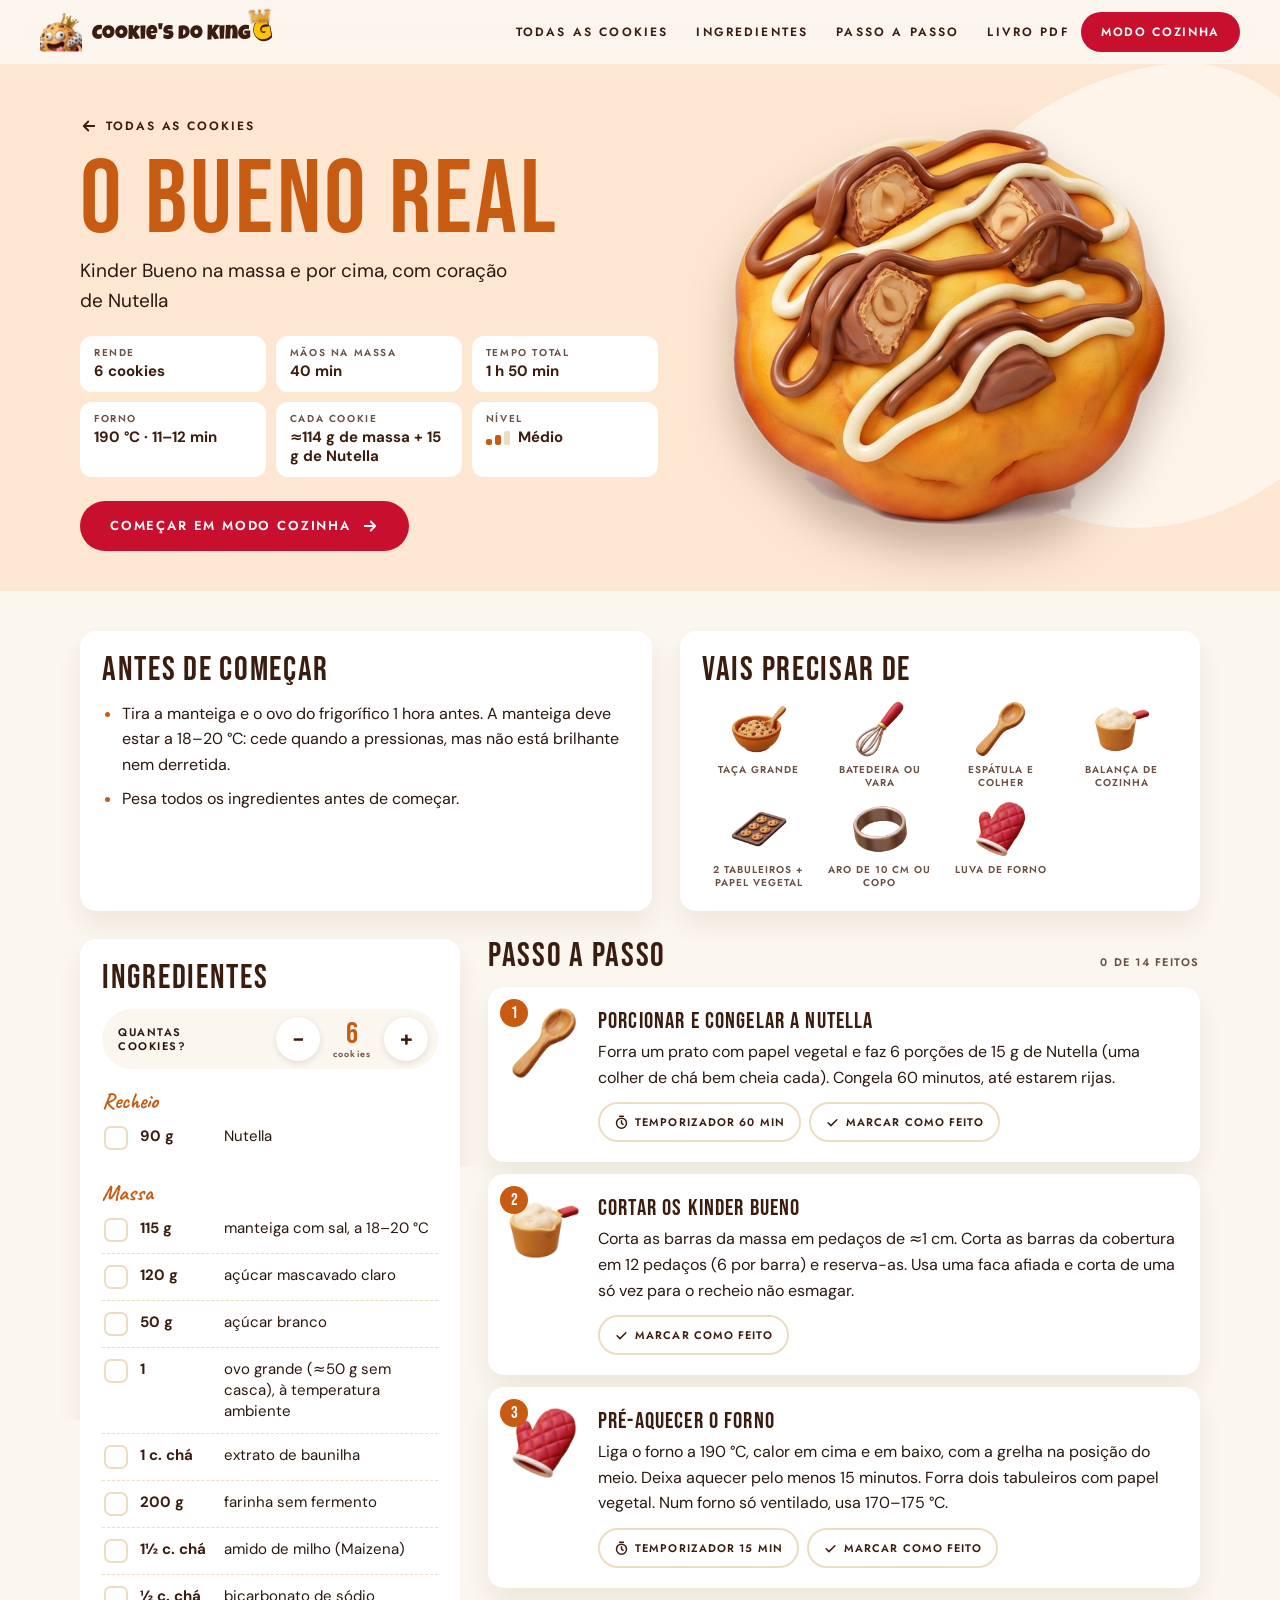
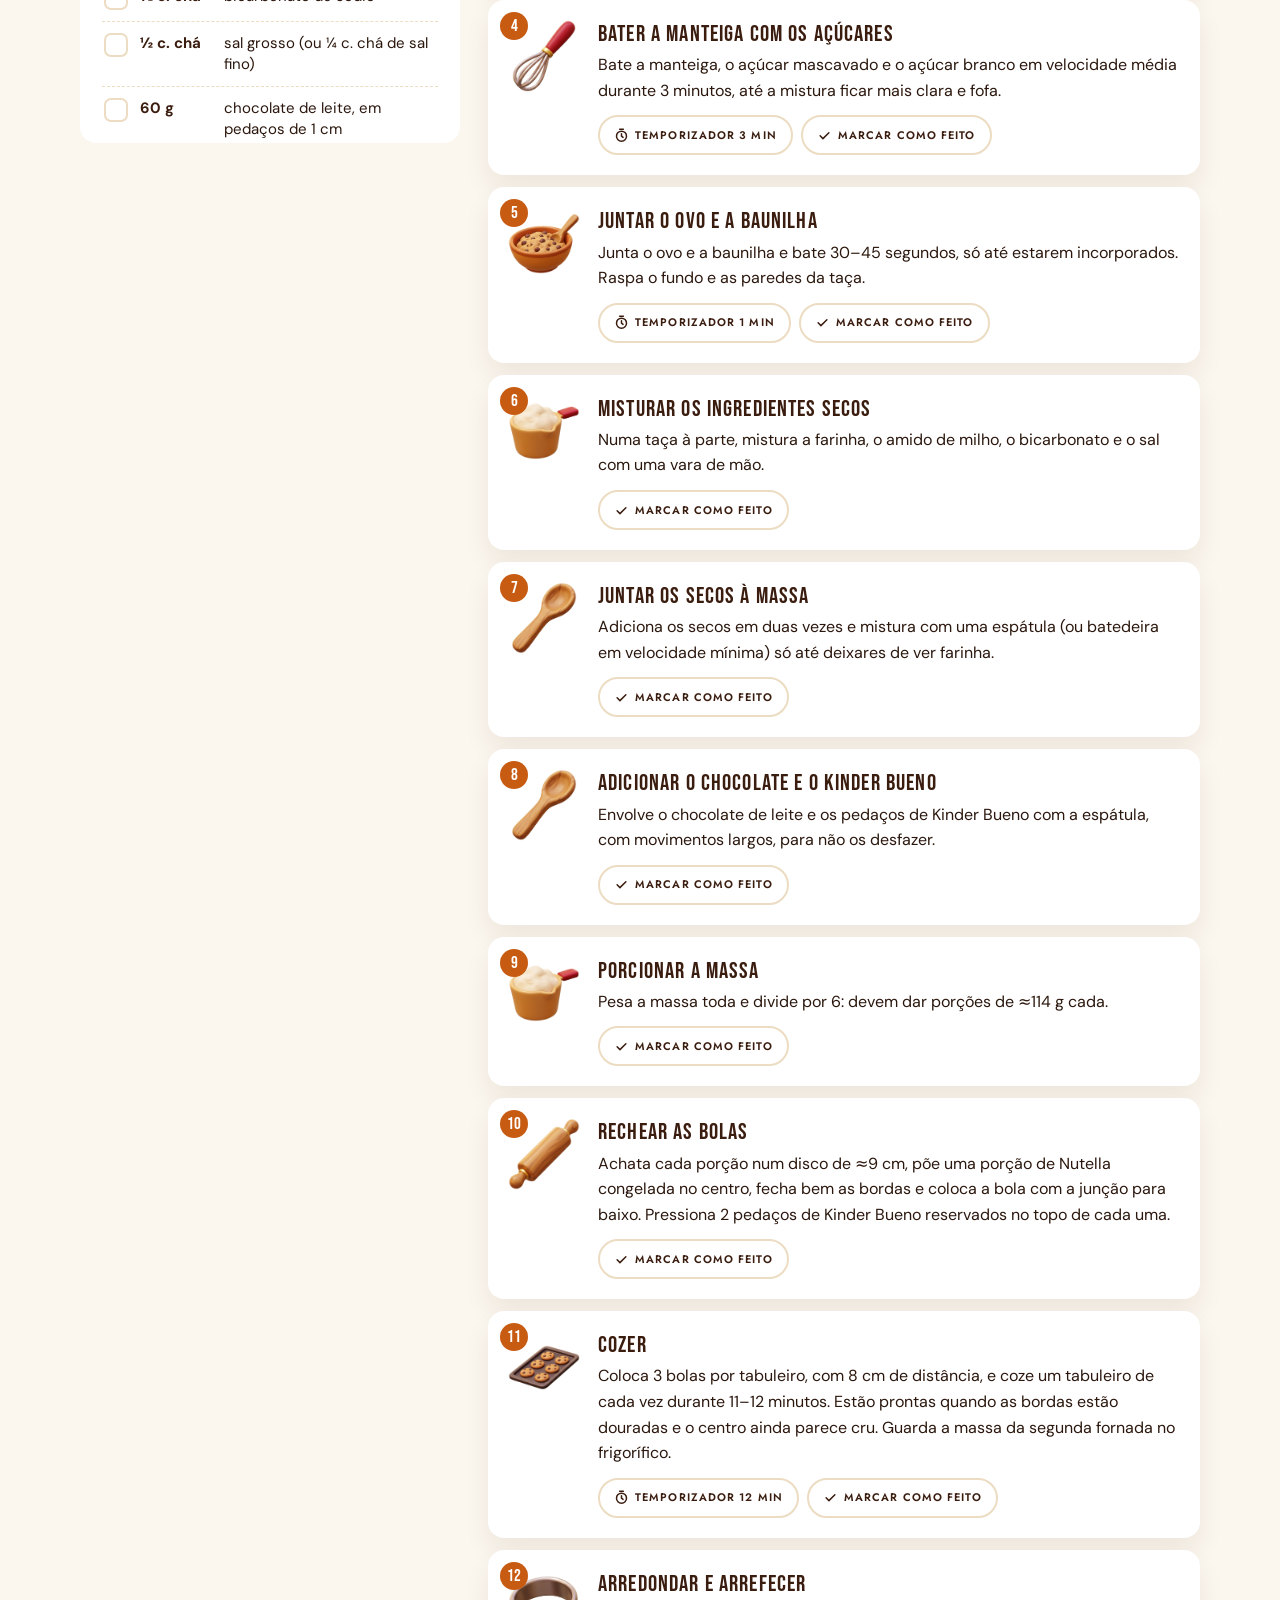
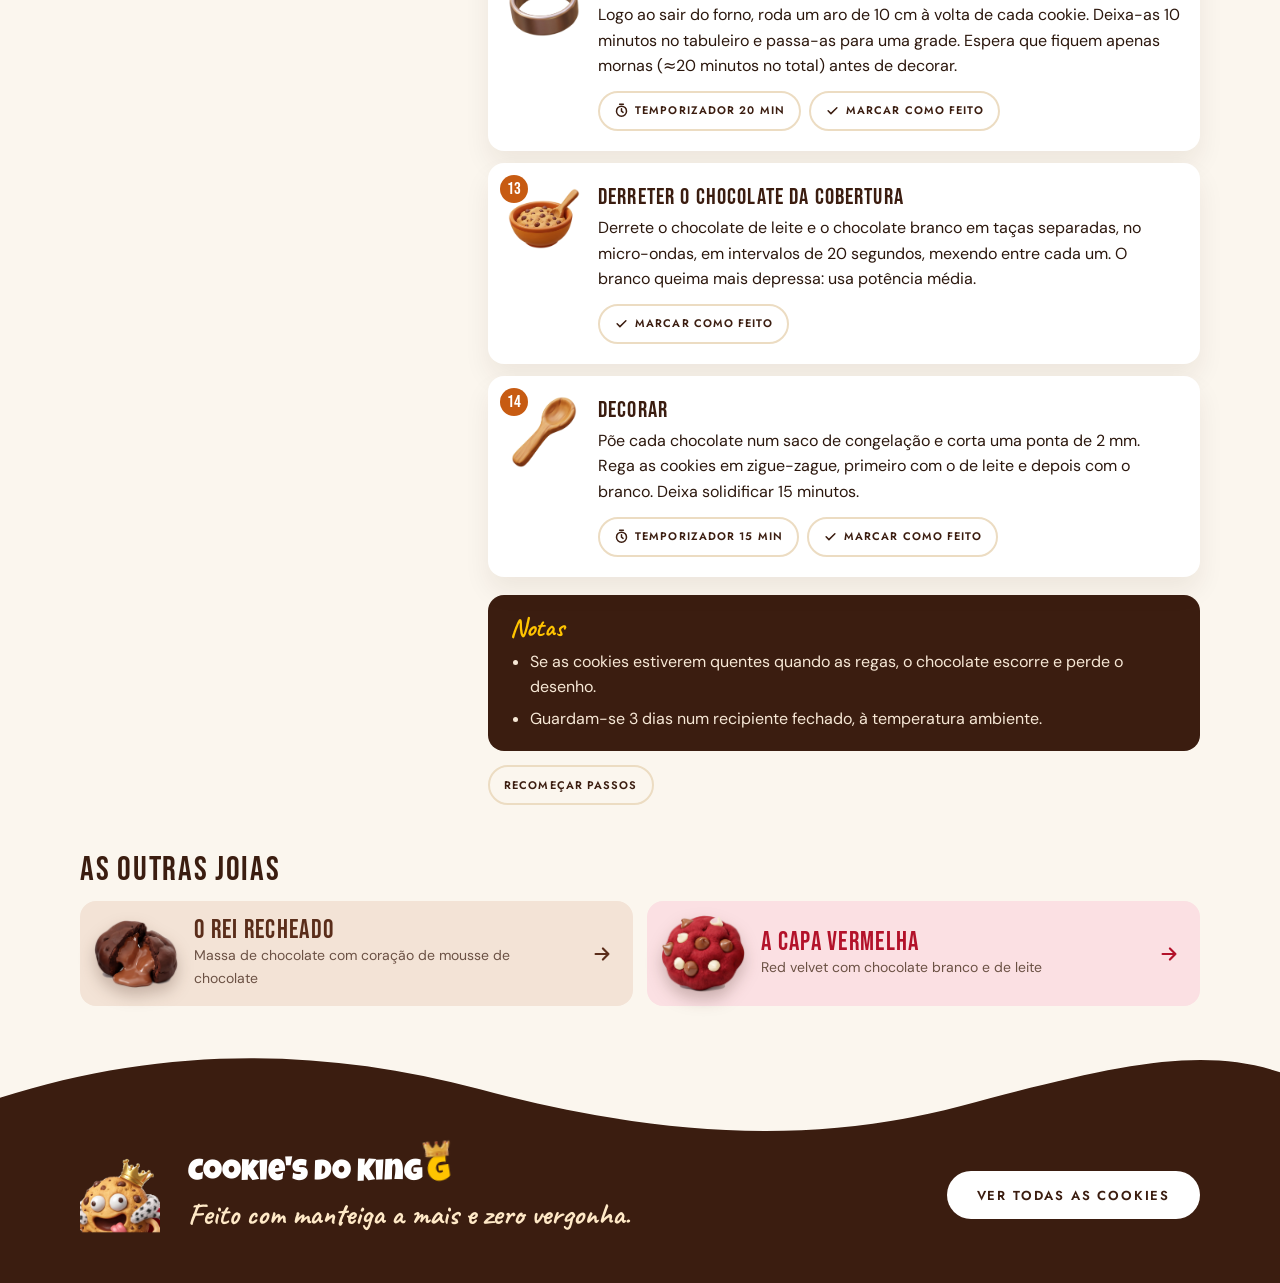
==== commit 4df4221d: "Transição com cortina de bolachas que tapa o ecrã todo As bolachas caem e empilham-se até cobrirem o" ====
--- a/bueno-real.html
+++ b/bueno-real.html
@@ -14,6 +14,7 @@
   <link rel="preload" href="assets/fonts/bebas-neue-latin-400-normal.woff2" as="font" type="font/woff2" crossorigin>
   <link rel="stylesheet" href="css/fontes.css">
   <link rel="stylesheet" href="css/estilo.css">
+  <script>try{if(sessionStorage.getItem("kingg:cortina"))document.documentElement.classList.add("cortina-pre")}catch(e){}</script>
 </head>
 <body data-pagina="receita" data-receita="bueno" style="--cor:#c75b12;--suave:#fde7d2">
 
--- a/css/estilo.css
+++ b/css/estilo.css
@@ -153,9 +153,23 @@
 /* ---------- transições de página ---------- */
 .chuva { position: fixed; z-index: 90; pointer-events: none; animation: cai linear forwards; will-change: transform; }
 @keyframes cai { to { transform: translateY(calc(100vh + 260px)) rotate(var(--rot)); } }
-body.a-sair main, body.a-sair .rodape { opacity: 0; transform: translateY(12px) scale(.99); transition: opacity .45s ease .3s, transform .45s ease .3s; }
-body.a-chegar main { animation: chega .55s ease both; }
-@keyframes chega { from { opacity: 0; transform: translateY(16px); } }
+/* cortina de bolachas */
+html.cortina-pre::after { content: ""; position: fixed; inset: 0; z-index: 99; background: var(--chocolate); }
+.cortina { position: fixed; inset: 0; z-index: 100; overflow: hidden; pointer-events: all; }
+.cortina::before { content: ""; position: absolute; inset: 0; background: var(--chocolate); opacity: 0; transition: opacity .3s ease; }
+.cortina.cheia::before { opacity: 1; }
+.cortina img { position: absolute; max-width: none; height: auto; will-change: transform; backface-visibility: hidden; }
+.cortina.a-entrar img { transform: translateY(calc(-100vh - 110%)) rotate(var(--rot)); animation: cortina-cai .52s var(--entra) forwards; }
+.cortina.pousada img { transform: rotate(var(--rot)); }
+.cortina.a-sair img { transform: rotate(var(--rot)); animation: cortina-sai .62s cubic-bezier(.55, 0, .85, .35) var(--sai) forwards; }
+.cortina.a-sair::before { opacity: 0; transition-delay: .12s; transition-duration: .45s; }
+@keyframes cortina-cai {
+  0% { transform: translateY(calc(-100vh - 110%)) rotate(var(--rot)); animation-timing-function: cubic-bezier(.55, 0, .85, .35); }
+  78% { transform: translateY(0) rotate(var(--rot)); animation-timing-function: ease-out; }
+  89% { transform: translateY(-5%) rotate(var(--rot)); animation-timing-function: ease-in; }
+  100% { transform: translateY(0) rotate(var(--rot)); }
+}
+@keyframes cortina-sai { to { transform: translateY(calc(100vh + 120%)) rotate(calc(var(--rot) + 120deg)); } }
 
 /* =========================================================
    INÍCIO
@@ -483,9 +497,10 @@
 /* coroa por cima do G */
 .g { position: relative; }
 .g::before {
-  content: ""; position: absolute; left: 50%; top: -.36em;
-  width: .7em; height: .5em; translate: -46% 0; rotate: 10deg;
-  background: url("data:image/svg+xml,%3Csvg xmlns='http://www.w3.org/2000/svg' viewBox='0 0 64 46'%3E%3Cpath d='M9 40 6 15l13 11L32 8l13 18 13-11-3 25Z' fill='%23ffc400' stroke='%233b1d10' stroke-width='4' stroke-linejoin='round'/%3E%3Cpath d='M9 34h46' stroke='%233b1d10' stroke-width='3'/%3E%3Ccircle cx='6' cy='12' r='4.5' fill='%23ffc400' stroke='%233b1d10' stroke-width='3'/%3E%3Ccircle cx='32' cy='6' r='4.5' fill='%23ffc400' stroke='%233b1d10' stroke-width='3'/%3E%3Ccircle cx='58' cy='12' r='4.5' fill='%23ffc400' stroke='%233b1d10' stroke-width='3'/%3E%3Ccircle cx='32' cy='27' r='3.2' fill='%23c8102e' stroke='%233b1d10' stroke-width='2'/%3E%3C/svg%3E") no-repeat center / contain;
+  content: ""; position: absolute; left: 50%; top: -.4em;
+  width: .78em; height: .46em; translate: -50% 0; rotate: 4deg;
+  background: url("../assets/img/coroa.png") no-repeat center / contain;
+  filter: drop-shadow(0 .03em .03em rgba(59, 29, 16, .35));
   -webkit-text-stroke: 0; pointer-events: none;
 }
-.hero__titulo .rei-linha { margin-top: .12em; }
+.hero__titulo .rei-linha { margin-top: .2em; }
